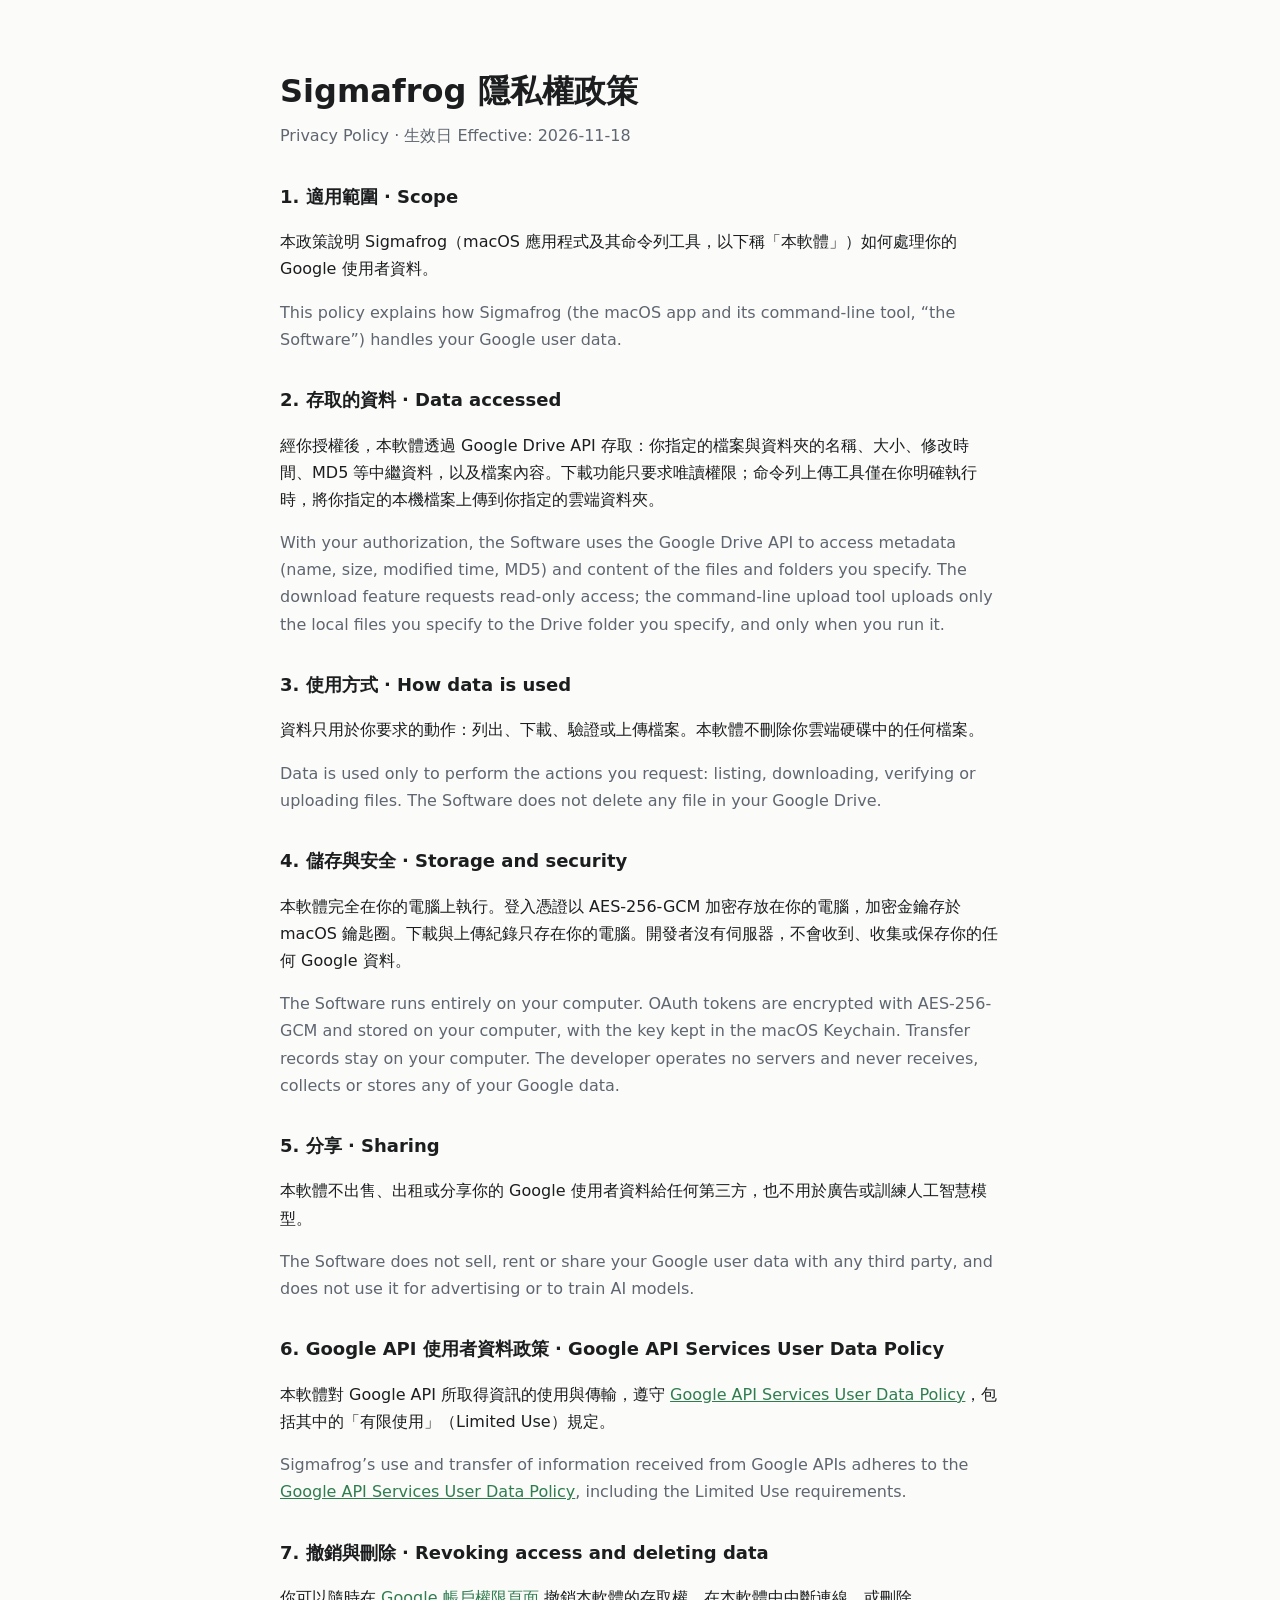
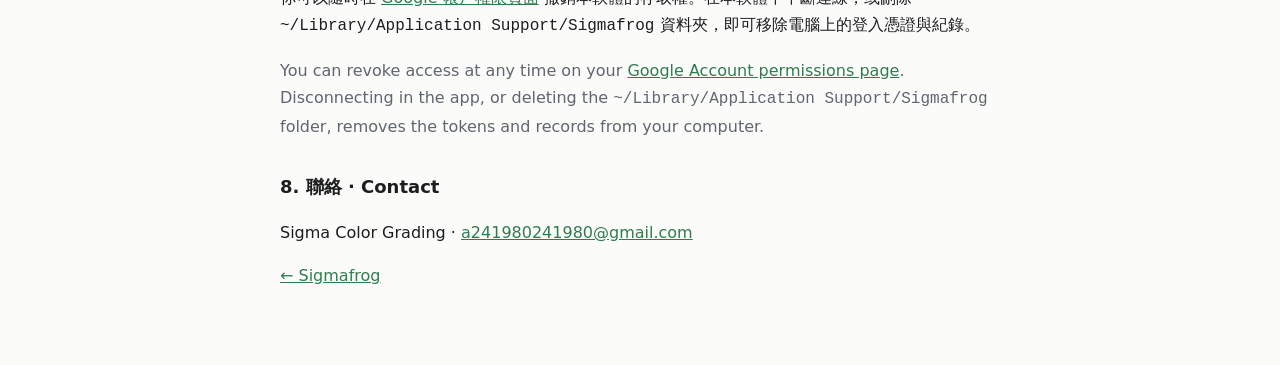
==== privacy.html @ 6f392147 "Create privacy.html" ====
<!DOCTYPE html>
<html lang="zh-Hant">
<head>
<meta charset="utf-8">
<meta name="viewport" content="width=device-width, initial-scale=1">
<title>Sigmafrog 隱私權政策 · Privacy Policy</title>
<style>
  :root { color-scheme: light dark; --fg:#1b1d1f; --muted:#5f6670; --bg:#fbfbf9; --accent:#2f7d4f; }
  @media (prefers-color-scheme: dark) { :root { --fg:#ecedee; --muted:#9aa1a9; --bg:#121314; --accent:#6cc28f; } }
  body { margin:0; background:var(--bg); color:var(--fg); font:16px/1.7 -apple-system, "PingFang TC", "Noto Sans TC", system-ui, sans-serif; }
  main { max-width:720px; margin:0 auto; padding:64px 24px; }
  h1 { font-size:32px; margin:0 0 4px; }
  .date { color:var(--muted); margin:0 0 32px; }
  h2 { font-size:18px; margin:32px 0 8px; }
  a { color:var(--accent); }
  .en { color:var(--muted); }
</style>
</head>
<body>
<main>
  <h1>Sigmafrog 隱私權政策</h1>
  <p class="date">Privacy Policy · 生效日 Effective: 2026-11-18</p>

  <h2>1. 適用範圍 · Scope</h2>
  <p>本政策說明 Sigmafrog（macOS 應用程式及其命令列工具，以下稱「本軟體」）如何處理你的 Google 使用者資料。</p>
  <p class="en">This policy explains how Sigmafrog (the macOS app and its command-line tool, “the Software”) handles your Google user data.</p>

  <h2>2. 存取的資料 · Data accessed</h2>
  <p>經你授權後，本軟體透過 Google Drive API 存取：你指定的檔案與資料夾的名稱、大小、修改時間、MD5 等中繼資料，以及檔案內容。下載功能只要求唯讀權限；命令列上傳工具僅在你明確執行時，將你指定的本機檔案上傳到你指定的雲端資料夾。</p>
  <p class="en">With your authorization, the Software uses the Google Drive API to access metadata (name, size, modified time, MD5) and content of the files and folders you specify. The download feature requests read-only access; the command-line upload tool uploads only the local files you specify to the Drive folder you specify, and only when you run it.</p>

  <h2>3. 使用方式 · How data is used</h2>
  <p>資料只用於你要求的動作：列出、下載、驗證或上傳檔案。本軟體不刪除你雲端硬碟中的任何檔案。</p>
  <p class="en">Data is used only to perform the actions you request: listing, downloading, verifying or uploading files. The Software does not delete any file in your Google Drive.</p>

  <h2>4. 儲存與安全 · Storage and security</h2>
  <p>本軟體完全在你的電腦上執行。登入憑證以 AES-256-GCM 加密存放在你的電腦，加密金鑰存於 macOS 鑰匙圈。下載與上傳紀錄只存在你的電腦。開發者沒有伺服器，不會收到、收集或保存你的任何 Google 資料。</p>
  <p class="en">The Software runs entirely on your computer. OAuth tokens are encrypted with AES-256-GCM and stored on your computer, with the key kept in the macOS Keychain. Transfer records stay on your computer. The developer operates no servers and never receives, collects or stores any of your Google data.</p>

  <h2>5. 分享 · Sharing</h2>
  <p>本軟體不出售、出租或分享你的 Google 使用者資料給任何第三方，也不用於廣告或訓練人工智慧模型。</p>
  <p class="en">The Software does not sell, rent or share your Google user data with any third party, and does not use it for advertising or to train AI models.</p>

  <h2>6. Google API 使用者資料政策 · Google API Services User Data Policy</h2>
  <p>本軟體對 Google API 所取得資訊的使用與傳輸，遵守 <a href="https://developers.google.com/terms/api-services-user-data-policy">Google API Services User Data Policy</a>，包括其中的「有限使用」（Limited Use）規定。</p>
  <p class="en">Sigmafrog’s use and transfer of information received from Google APIs adheres to the <a href="https://developers.google.com/terms/api-services-user-data-policy">Google API Services User Data Policy</a>, including the Limited Use requirements.</p>

  <h2>7. 撤銷與刪除 · Revoking access and deleting data</h2>
  <p>你可以隨時在 <a href="https://myaccount.google.com/permissions">Google 帳戶權限頁面</a> 撤銷本軟體的存取權。在本軟體中中斷連線，或刪除 <code>~/Library/Application Support/Sigmafrog</code> 資料夾，即可移除電腦上的登入憑證與紀錄。</p>
  <p class="en">You can revoke access at any time on your <a href="https://myaccount.google.com/permissions">Google Account permissions page</a>. Disconnecting in the app, or deleting the <code>~/Library/Application Support/Sigmafrog</code> folder, removes the tokens and records from your computer.</p>

  <h2>8. 聯絡 · Contact</h2>
  <p>Sigma Color Grading · <a href="mailto:a241980241980@gmail.com">a241980241980@gmail.com</a></p>

  <p><a href="index.html">← Sigmafrog</a></p>
</main>
</body>
</html>
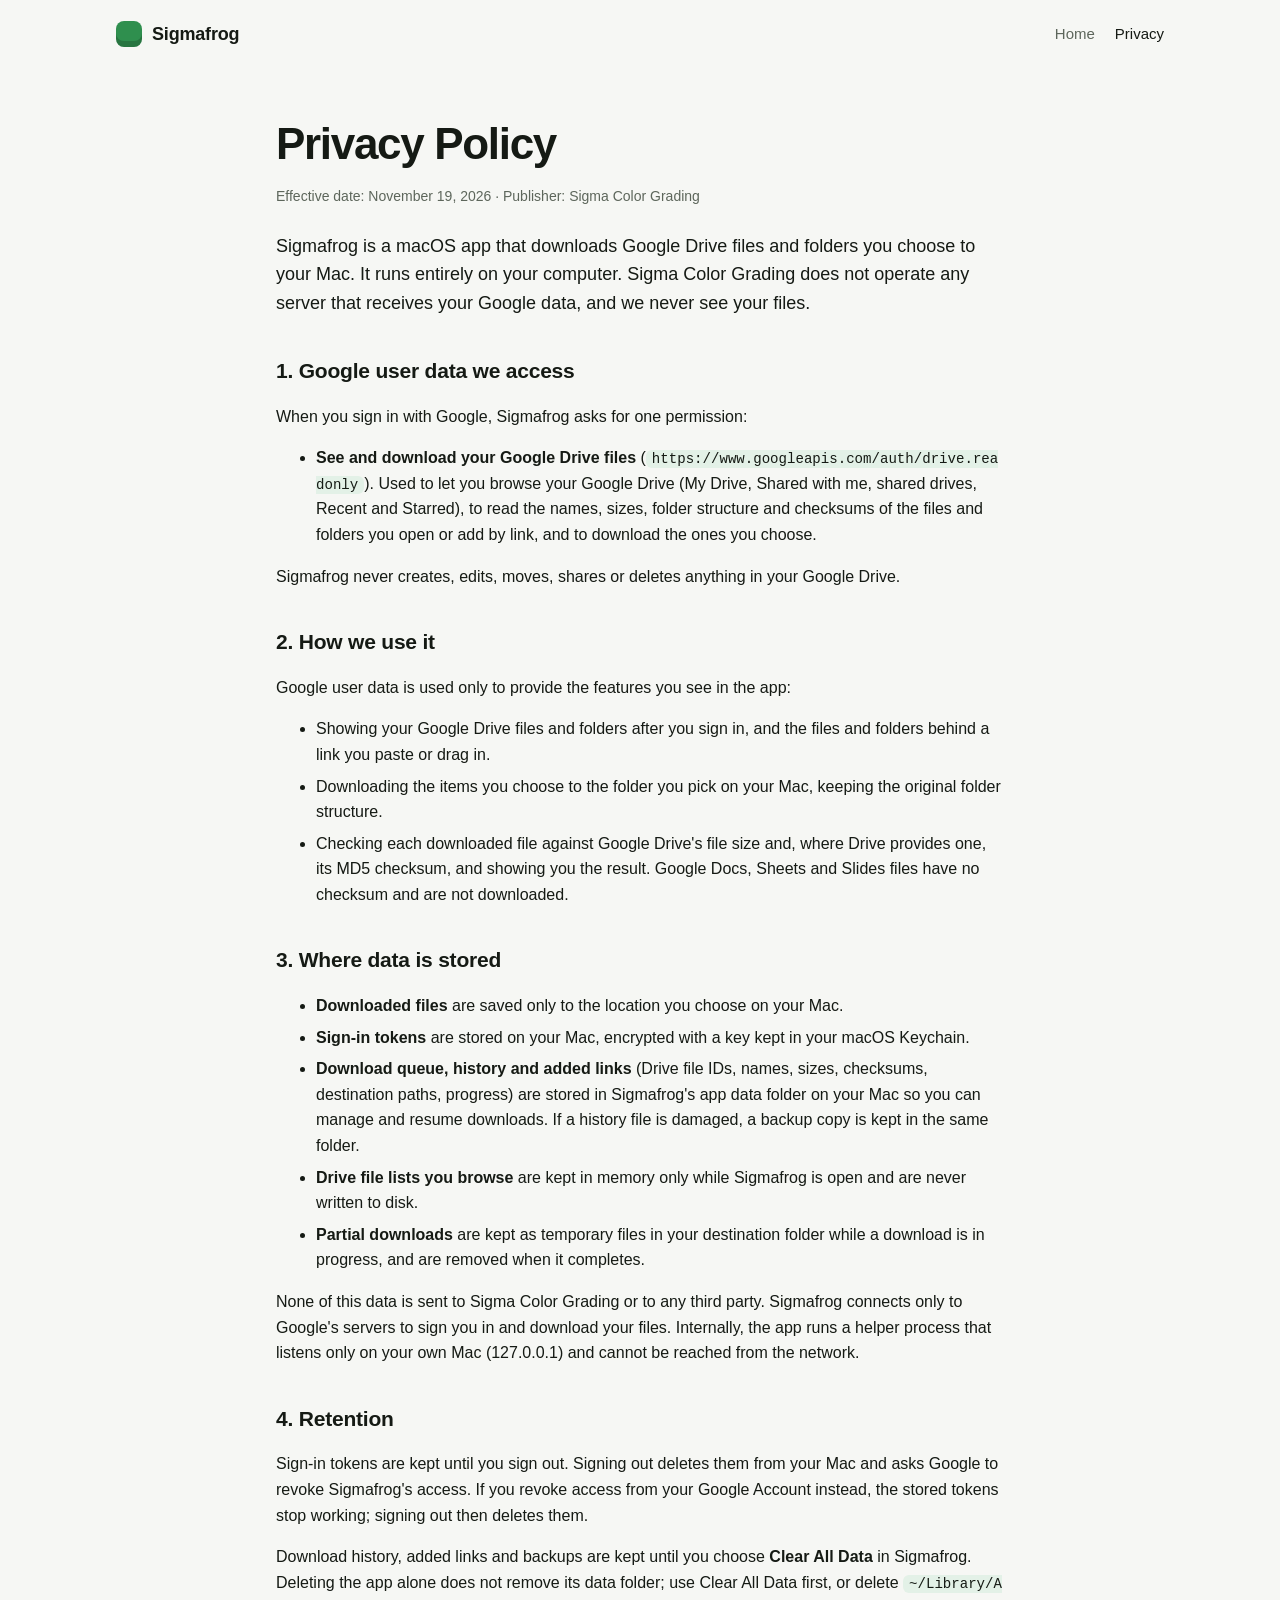
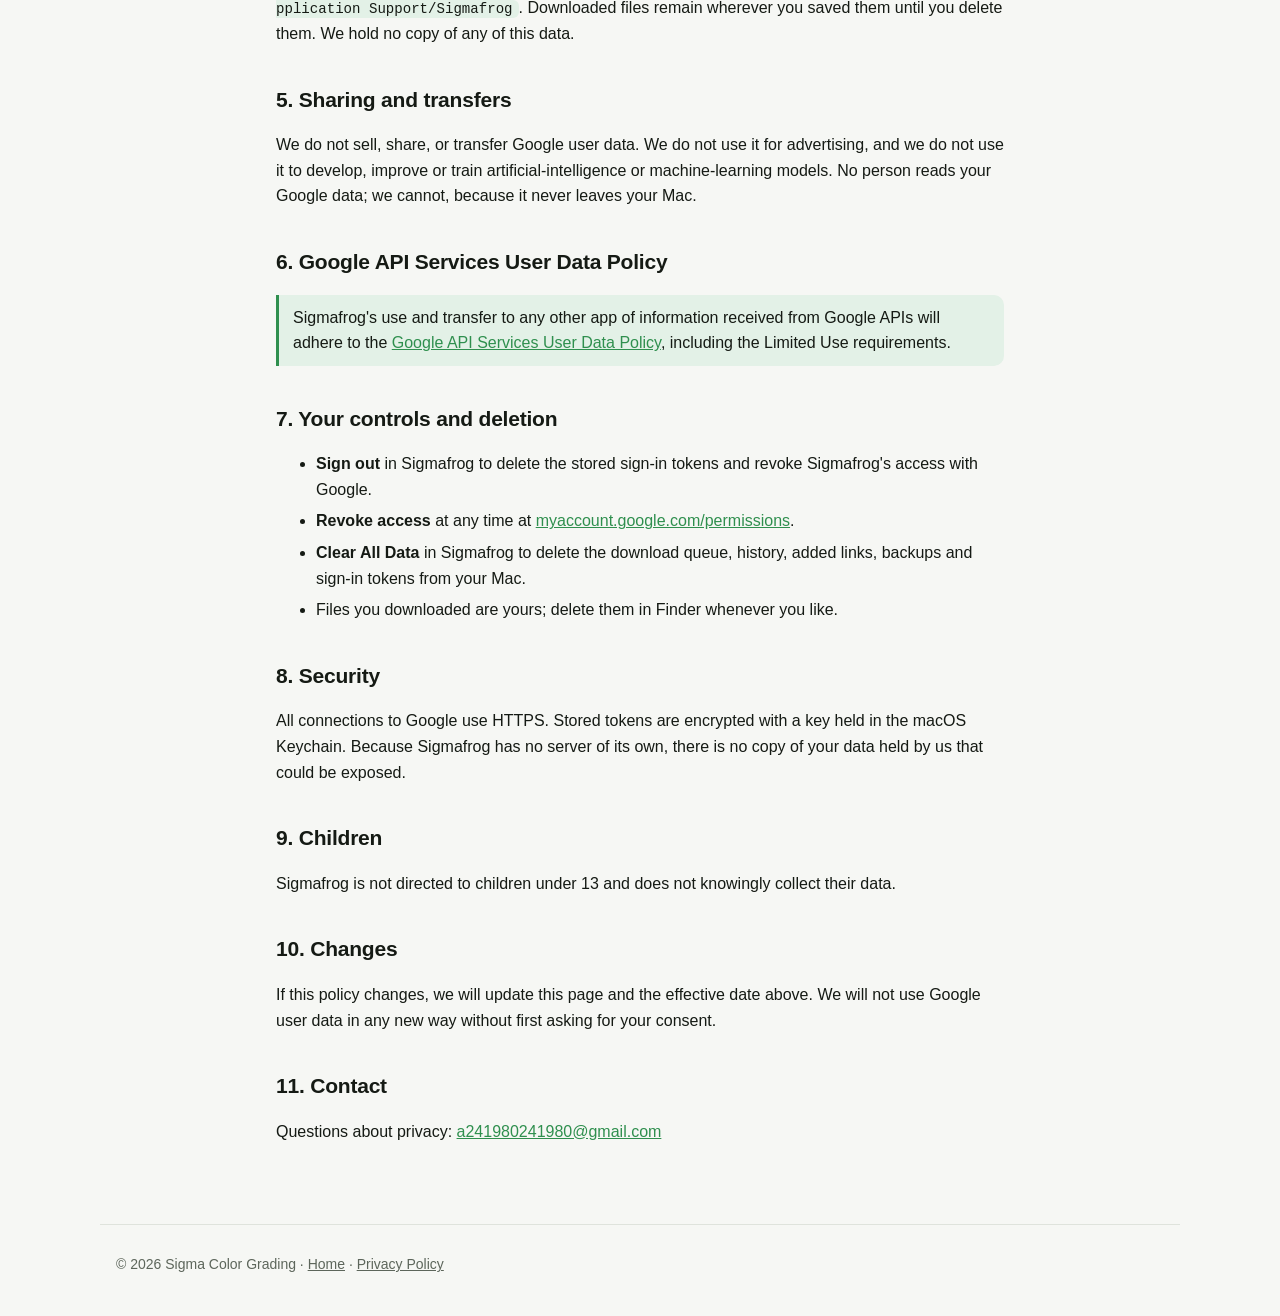
==== commit 8ce80ff8: "Update homepage and privacy policy (sign-in only, browse Drive, memory-only listings)" ====
--- a/privacy.html
+++ b/privacy.html
@@ -1,58 +1,79 @@
-<!DOCTYPE html>
-<html lang="zh-Hant">
+<!doctype html>
+<html lang="en">
 <head>
 <meta charset="utf-8">
 <meta name="viewport" content="width=device-width, initial-scale=1">
-<title>Sigmafrog 隱私權政策 · Privacy Policy</title>
-<style>
-  :root { color-scheme: light dark; --fg:#1b1d1f; --muted:#5f6670; --bg:#fbfbf9; --accent:#2f7d4f; }
-  @media (prefers-color-scheme: dark) { :root { --fg:#ecedee; --muted:#9aa1a9; --bg:#121314; --accent:#6cc28f; } }
-  body { margin:0; background:var(--bg); color:var(--fg); font:16px/1.7 -apple-system, "PingFang TC", "Noto Sans TC", system-ui, sans-serif; }
-  main { max-width:720px; margin:0 auto; padding:64px 24px; }
-  h1 { font-size:32px; margin:0 0 4px; }
-  .date { color:var(--muted); margin:0 0 32px; }
-  h2 { font-size:18px; margin:32px 0 8px; }
-  a { color:var(--accent); }
-  .en { color:var(--muted); }
-</style>
+<title>Sigmafrog Privacy Policy</title>
+<link rel="stylesheet" href="style.css">
 </head>
-<body>
-<main>
-  <h1>Sigmafrog 隱私權政策</h1>
-  <p class="date">Privacy Policy · 生效日 Effective: 2026-11-18</p>
+<body class="doc">
+<header class="bar">
+  <a class="brand" href="index.html"><span class="mark" aria-hidden="true"></span>Sigmafrog</a>
+  <nav><a href="index.html">Home</a><a href="privacy.html" aria-current="page">Privacy</a></nav>
+</header>
 
-  <h2>1. 適用範圍 · Scope</h2>
-  <p>本政策說明 Sigmafrog（macOS 應用程式及其命令列工具，以下稱「本軟體」）如何處理你的 Google 使用者資料。</p>
-  <p class="en">This policy explains how Sigmafrog (the macOS app and its command-line tool, “the Software”) handles your Google user data.</p>
+<main class="prose">
+<h1>Privacy Policy</h1>
+<p class="meta">Effective date: November 19, 2026 · Publisher: Sigma Color Grading</p>
 
-  <h2>2. 存取的資料 · Data accessed</h2>
-  <p>經你授權後，本軟體透過 Google Drive API 存取：你指定的檔案與資料夾的名稱、大小、修改時間、MD5 等中繼資料，以及檔案內容。下載功能只要求唯讀權限；命令列上傳工具僅在你明確執行時，將你指定的本機檔案上傳到你指定的雲端資料夾。</p>
-  <p class="en">With your authorization, the Software uses the Google Drive API to access metadata (name, size, modified time, MD5) and content of the files and folders you specify. The download feature requests read-only access; the command-line upload tool uploads only the local files you specify to the Drive folder you specify, and only when you run it.</p>
+<p class="lead">Sigmafrog is a macOS app that downloads Google Drive files and folders you choose to your Mac. It runs entirely on your computer. Sigma Color Grading does not operate any server that receives your Google data, and we never see your files.</p>
 
-  <h2>3. 使用方式 · How data is used</h2>
-  <p>資料只用於你要求的動作：列出、下載、驗證或上傳檔案。本軟體不刪除你雲端硬碟中的任何檔案。</p>
-  <p class="en">Data is used only to perform the actions you request: listing, downloading, verifying or uploading files. The Software does not delete any file in your Google Drive.</p>
+<h2>1. Google user data we access</h2>
+<p>When you sign in with Google, Sigmafrog asks for one permission:</p>
+<ul>
+  <li><strong>See and download your Google Drive files</strong> (<code>https://www.googleapis.com/auth/drive.readonly</code>). Used to let you browse your Google Drive (My Drive, Shared with me, shared drives, Recent and Starred), to read the names, sizes, folder structure and checksums of the files and folders you open or add by link, and to download the ones you choose.</li>
+</ul>
+<p>Sigmafrog never creates, edits, moves, shares or deletes anything in your Google Drive.</p>
 
-  <h2>4. 儲存與安全 · Storage and security</h2>
-  <p>本軟體完全在你的電腦上執行。登入憑證以 AES-256-GCM 加密存放在你的電腦，加密金鑰存於 macOS 鑰匙圈。下載與上傳紀錄只存在你的電腦。開發者沒有伺服器，不會收到、收集或保存你的任何 Google 資料。</p>
-  <p class="en">The Software runs entirely on your computer. OAuth tokens are encrypted with AES-256-GCM and stored on your computer, with the key kept in the macOS Keychain. Transfer records stay on your computer. The developer operates no servers and never receives, collects or stores any of your Google data.</p>
+<h2>2. How we use it</h2>
+<p>Google user data is used only to provide the features you see in the app:</p>
+<ul>
+  <li>Showing your Google Drive files and folders after you sign in, and the files and folders behind a link you paste or drag in.</li>
+  <li>Downloading the items you choose to the folder you pick on your Mac, keeping the original folder structure.</li>
+  <li>Checking each downloaded file against Google Drive's file size and, where Drive provides one, its MD5 checksum, and showing you the result. Google Docs, Sheets and Slides files have no checksum and are not downloaded.</li>
+</ul>
 
-  <h2>5. 分享 · Sharing</h2>
-  <p>本軟體不出售、出租或分享你的 Google 使用者資料給任何第三方，也不用於廣告或訓練人工智慧模型。</p>
-  <p class="en">The Software does not sell, rent or share your Google user data with any third party, and does not use it for advertising or to train AI models.</p>
+<h2>3. Where data is stored</h2>
+<ul>
+  <li><strong>Downloaded files</strong> are saved only to the location you choose on your Mac.</li>
+  <li><strong>Sign-in tokens</strong> are stored on your Mac, encrypted with a key kept in your macOS Keychain.</li>
+  <li><strong>Download queue, history and added links</strong> (Drive file IDs, names, sizes, checksums, destination paths, progress) are stored in Sigmafrog's app data folder on your Mac so you can manage and resume downloads. If a history file is damaged, a backup copy is kept in the same folder.</li>
+  <li><strong>Drive file lists you browse</strong> are kept in memory only while Sigmafrog is open and are never written to disk.</li>
+  <li><strong>Partial downloads</strong> are kept as temporary files in your destination folder while a download is in progress, and are removed when it completes.</li>
+</ul>
+<p>None of this data is sent to Sigma Color Grading or to any third party. Sigmafrog connects only to Google's servers to sign you in and download your files. Internally, the app runs a helper process that listens only on your own Mac (127.0.0.1) and cannot be reached from the network.</p>
 
-  <h2>6. Google API 使用者資料政策 · Google API Services User Data Policy</h2>
-  <p>本軟體對 Google API 所取得資訊的使用與傳輸，遵守 <a href="https://developers.google.com/terms/api-services-user-data-policy">Google API Services User Data Policy</a>，包括其中的「有限使用」（Limited Use）規定。</p>
-  <p class="en">Sigmafrog’s use and transfer of information received from Google APIs adheres to the <a href="https://developers.google.com/terms/api-services-user-data-policy">Google API Services User Data Policy</a>, including the Limited Use requirements.</p>
+<h2>4. Retention</h2>
+<p>Sign-in tokens are kept until you sign out. Signing out deletes them from your Mac and asks Google to revoke Sigmafrog's access. If you revoke access from your Google Account instead, the stored tokens stop working; signing out then deletes them.</p>
+<p>Download history, added links and backups are kept until you choose <strong>Clear All Data</strong> in Sigmafrog. Deleting the app alone does not remove its data folder; use Clear All Data first, or delete <code>~/Library/Application Support/Sigmafrog</code>. Downloaded files remain wherever you saved them until you delete them. We hold no copy of any of this data.</p>
 
-  <h2>7. 撤銷與刪除 · Revoking access and deleting data</h2>
-  <p>你可以隨時在 <a href="https://myaccount.google.com/permissions">Google 帳戶權限頁面</a> 撤銷本軟體的存取權。在本軟體中中斷連線，或刪除 <code>~/Library/Application Support/Sigmafrog</code> 資料夾，即可移除電腦上的登入憑證與紀錄。</p>
-  <p class="en">You can revoke access at any time on your <a href="https://myaccount.google.com/permissions">Google Account permissions page</a>. Disconnecting in the app, or deleting the <code>~/Library/Application Support/Sigmafrog</code> folder, removes the tokens and records from your computer.</p>
+<h2>5. Sharing and transfers</h2>
+<p>We do not sell, share, or transfer Google user data. We do not use it for advertising, and we do not use it to develop, improve or train artificial-intelligence or machine-learning models. No person reads your Google data; we cannot, because it never leaves your Mac.</p>
 
-  <h2>8. 聯絡 · Contact</h2>
-  <p>Sigma Color Grading · <a href="mailto:a241980241980@gmail.com">a241980241980@gmail.com</a></p>
+<h2 id="limited-use">6. Google API Services User Data Policy</h2>
+<p class="callout">Sigmafrog's use and transfer to any other app of information received from Google APIs will adhere to the <a href="https://developers.google.com/terms/api-services-user-data-policy">Google API Services User Data Policy</a>, including the Limited Use requirements.</p>
 
-  <p><a href="index.html">← Sigmafrog</a></p>
+<h2>7. Your controls and deletion</h2>
+<ul>
+  <li><strong>Sign out</strong> in Sigmafrog to delete the stored sign-in tokens and revoke Sigmafrog's access with Google.</li>
+  <li><strong>Revoke access</strong> at any time at <a href="https://myaccount.google.com/permissions">myaccount.google.com/permissions</a>.</li>
+  <li><strong>Clear All Data</strong> in Sigmafrog to delete the download queue, history, added links, backups and sign-in tokens from your Mac.</li>
+  <li>Files you downloaded are yours; delete them in Finder whenever you like.</li>
+</ul>
+
+<h2>8. Security</h2>
+<p>All connections to Google use HTTPS. Stored tokens are encrypted with a key held in the macOS Keychain. Because Sigmafrog has no server of its own, there is no copy of your data held by us that could be exposed.</p>
+
+<h2>9. Children</h2>
+<p>Sigmafrog is not directed to children under 13 and does not knowingly collect their data.</p>
+
+<h2>10. Changes</h2>
+<p>If this policy changes, we will update this page and the effective date above. We will not use Google user data in any new way without first asking for your consent.</p>
+
+<h2>11. Contact</h2>
+<p>Questions about privacy: <a href="mailto:a241980241980@gmail.com">a241980241980@gmail.com</a></p>
 </main>
+
+<footer class="foot">© 2026 Sigma Color Grading · <a href="index.html">Home</a> · <a href="privacy.html">Privacy Policy</a></footer>
 </body>
 </html>
--- a/style.css
+++ b/style.css
@@ -0,0 +1,68 @@
+:root{
+  --bg:#f6f7f4; --surface:#ffffff; --ink:#151a14; --muted:#5d665b; --line:#dfe3dc;
+  --accent:#2f8f4e; --accent-ink:#ffffff; --accent-soft:#e3f1e7;
+  --radius:14px; --max:1080px;
+  --sans:-apple-system,BlinkMacSystemFont,"SF Pro Text","Helvetica Neue","PingFang TC",sans-serif;
+  --mono:"SF Mono",ui-monospace,Menlo,monospace;
+}
+@media (prefers-color-scheme: dark){
+  :root{ --bg:#0f120f; --surface:#171b17; --ink:#e9ede7; --muted:#9aa597; --line:#2a312a;
+         --accent:#5cc27f; --accent-ink:#0b120d; --accent-soft:#1b2a1f; }
+}
+*{box-sizing:border-box}
+html{-webkit-text-size-adjust:100%}
+body{margin:0;background:var(--bg);color:var(--ink);font:16px/1.6 var(--sans)}
+a{color:var(--accent)}
+code{font:0.88em var(--mono);background:var(--accent-soft);padding:1px 6px;border-radius:6px;word-break:break-all}
+
+.bar{max-width:var(--max);margin:0 auto;padding:20px 16px;display:flex;align-items:center;justify-content:space-between;gap:16px}
+.brand{display:flex;align-items:center;gap:10px;font-weight:700;font-size:18px;color:var(--ink);text-decoration:none;letter-spacing:-0.01em}
+.mark{width:26px;height:26px;border-radius:8px;background:var(--accent);box-shadow:inset 0 -6px 0 rgba(0,0,0,.18)}
+.bar nav{display:flex;gap:20px}
+.bar nav a{color:var(--muted);text-decoration:none;font-size:15px}
+.bar nav a[aria-current]{color:var(--ink)}
+
+.hero{max-width:var(--max);margin:0 auto;padding:56px 16px 40px}
+.eyebrow{display:inline-block;font-size:13px;font-weight:600;color:var(--accent);background:var(--accent-soft);padding:4px 10px;border-radius:999px;margin-bottom:18px}
+.hero h1{font-size:clamp(34px,6vw,60px);line-height:1.05;letter-spacing:-0.035em;margin:0 0 18px;max-width:14ch}
+.hero p{font-size:clamp(17px,2.2vw,20px);color:var(--muted);max-width:56ch;margin:0 0 28px}
+.cta{display:flex;flex-wrap:wrap;gap:12px;align-items:center}
+.btn{display:inline-block;padding:13px 22px;border-radius:12px;background:var(--accent);color:var(--accent-ink);font-weight:600;text-decoration:none}
+.btn.ghost{background:transparent;color:var(--ink);border:1px solid var(--line)}
+.hero .note{font-size:13px;color:var(--muted);margin:12px 0 0}
+
+.window{max-width:var(--max);margin:8px auto 0;padding:0 16px}
+.win{background:var(--surface);border:1px solid var(--line);border-radius:var(--radius);overflow:hidden;box-shadow:0 30px 60px -30px rgba(0,0,0,.25)}
+.win-top{display:flex;gap:7px;padding:12px 14px;border-bottom:1px solid var(--line)}
+.win-top i{width:11px;height:11px;border-radius:50%;background:var(--line)}
+.drop{margin:18px;border:1.5px dashed var(--line);border-radius:12px;padding:18px;color:var(--muted);font-size:15px;text-align:center}
+.rows{padding:0 18px 18px}
+.row{display:grid;grid-template-columns:1fr auto;gap:12px;align-items:center;padding:12px 0;border-top:1px solid var(--line);font-size:14px}
+.row b{font-weight:600}
+.bar-p{height:6px;border-radius:6px;background:var(--line);margin-top:6px;overflow:hidden}
+.bar-p span{display:block;height:100%;background:var(--accent)}
+.ok{color:var(--accent);font-weight:600}
+
+.section{max-width:var(--max);margin:0 auto;padding:72px 16px 0}
+.section h2{font-size:clamp(26px,3.5vw,36px);letter-spacing:-0.02em;margin:0 0 28px}
+.steps{display:grid;grid-template-columns:repeat(auto-fit,minmax(240px,1fr));gap:16px;counter-reset:s}
+.step{background:var(--surface);border:1px solid var(--line);border-radius:var(--radius);padding:22px}
+.step::before{counter-increment:s;content:counter(s);display:inline-grid;place-items:center;width:28px;height:28px;border-radius:8px;background:var(--accent-soft);color:var(--accent);font-weight:700;margin-bottom:12px}
+.step h3{margin:0 0 6px;font-size:18px}
+.step p{margin:0;color:var(--muted)}
+.feats{display:grid;grid-template-columns:repeat(auto-fit,minmax(260px,1fr));gap:28px 32px}
+.feats h3{margin:0 0 4px;font-size:17px}
+.feats p{margin:0;color:var(--muted)}
+.privacy{background:var(--surface);border:1px solid var(--line);border-radius:var(--radius);padding:28px}
+.privacy ul{margin:0 0 18px;padding-left:20px}
+.callout{border-left:3px solid var(--accent);padding:10px 14px;background:var(--accent-soft);border-radius:0 10px 10px 0}
+
+.foot{max-width:var(--max);margin:80px auto 0;padding:28px 16px 40px;border-top:1px solid var(--line);color:var(--muted);font-size:14px}
+.foot a{color:var(--muted)}
+
+.doc .prose{max-width:760px;margin:0 auto;padding:24px 16px 0}
+.prose h1{font-size:clamp(30px,5vw,44px);letter-spacing:-0.03em;margin:16px 0 6px}
+.prose .meta{color:var(--muted);font-size:14px;margin:0 0 24px}
+.prose .lead{font-size:18px}
+.prose h2{font-size:21px;margin:36px 0 10px;letter-spacing:-0.01em}
+.prose li{margin:6px 0}
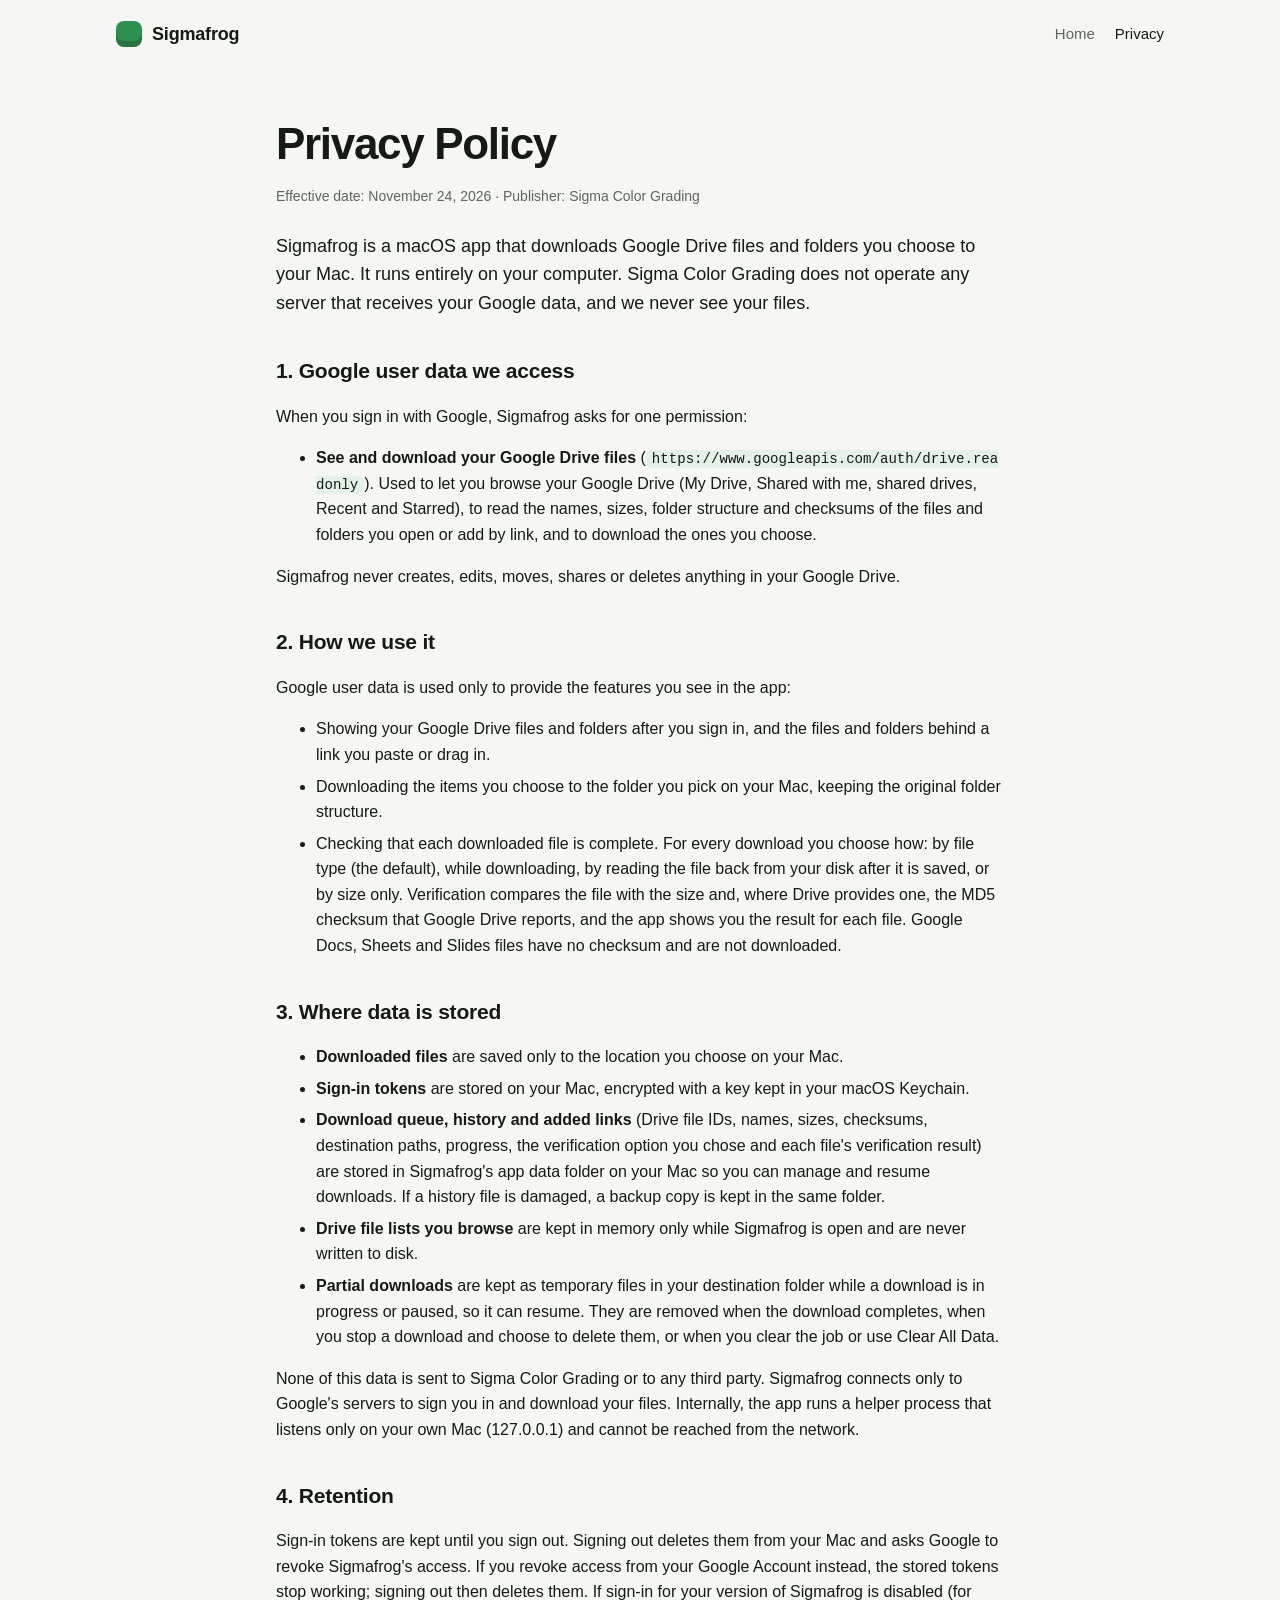
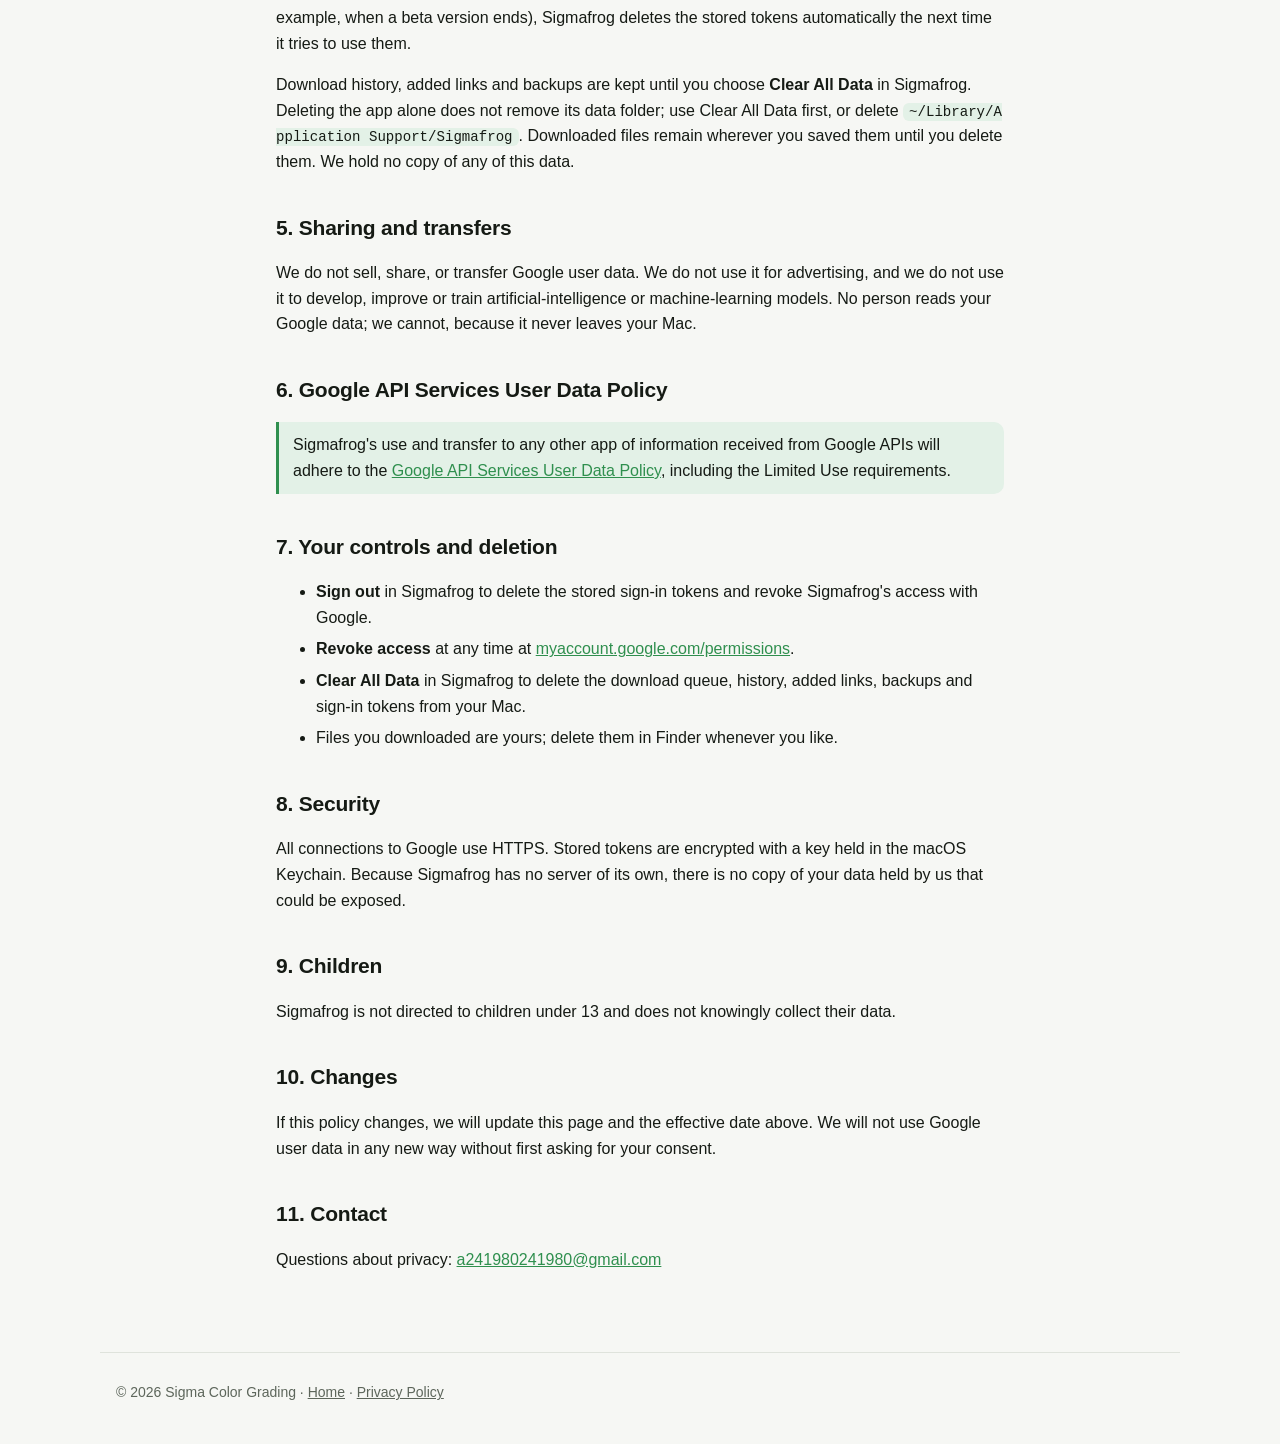
==== commit a52dced4: "Update privacy policy for download verification options and stop behavior Co-Authored-By: Claude Opu" ====
--- a/privacy.html
+++ b/privacy.html
@@ -14,7 +14,7 @@
 
 <main class="prose">
 <h1>Privacy Policy</h1>
-<p class="meta">Effective date: November 19, 2026 · Publisher: Sigma Color Grading</p>
+<p class="meta">Effective date: November 24, 2026 · Publisher: Sigma Color Grading</p>
 
 <p class="lead">Sigmafrog is a macOS app that downloads Google Drive files and folders you choose to your Mac. It runs entirely on your computer. Sigma Color Grading does not operate any server that receives your Google data, and we never see your files.</p>
 
@@ -30,21 +30,21 @@
 <ul>
   <li>Showing your Google Drive files and folders after you sign in, and the files and folders behind a link you paste or drag in.</li>
   <li>Downloading the items you choose to the folder you pick on your Mac, keeping the original folder structure.</li>
-  <li>Checking each downloaded file against Google Drive's file size and, where Drive provides one, its MD5 checksum, and showing you the result. Google Docs, Sheets and Slides files have no checksum and are not downloaded.</li>
+  <li>Checking that each downloaded file is complete. For every download you choose how: by file type (the default), while downloading, by reading the file back from your disk after it is saved, or by size only. Verification compares the file with the size and, where Drive provides one, the MD5 checksum that Google Drive reports, and the app shows you the result for each file. Google Docs, Sheets and Slides files have no checksum and are not downloaded.</li>
 </ul>
 
 <h2>3. Where data is stored</h2>
 <ul>
   <li><strong>Downloaded files</strong> are saved only to the location you choose on your Mac.</li>
   <li><strong>Sign-in tokens</strong> are stored on your Mac, encrypted with a key kept in your macOS Keychain.</li>
-  <li><strong>Download queue, history and added links</strong> (Drive file IDs, names, sizes, checksums, destination paths, progress) are stored in Sigmafrog's app data folder on your Mac so you can manage and resume downloads. If a history file is damaged, a backup copy is kept in the same folder.</li>
+  <li><strong>Download queue, history and added links</strong> (Drive file IDs, names, sizes, checksums, destination paths, progress, the verification option you chose and each file's verification result) are stored in Sigmafrog's app data folder on your Mac so you can manage and resume downloads. If a history file is damaged, a backup copy is kept in the same folder.</li>
   <li><strong>Drive file lists you browse</strong> are kept in memory only while Sigmafrog is open and are never written to disk.</li>
-  <li><strong>Partial downloads</strong> are kept as temporary files in your destination folder while a download is in progress, and are removed when it completes.</li>
+  <li><strong>Partial downloads</strong> are kept as temporary files in your destination folder while a download is in progress or paused, so it can resume. They are removed when the download completes, when you stop a download and choose to delete them, or when you clear the job or use Clear All Data.</li>
 </ul>
 <p>None of this data is sent to Sigma Color Grading or to any third party. Sigmafrog connects only to Google's servers to sign you in and download your files. Internally, the app runs a helper process that listens only on your own Mac (127.0.0.1) and cannot be reached from the network.</p>
 
 <h2>4. Retention</h2>
-<p>Sign-in tokens are kept until you sign out. Signing out deletes them from your Mac and asks Google to revoke Sigmafrog's access. If you revoke access from your Google Account instead, the stored tokens stop working; signing out then deletes them.</p>
+<p>Sign-in tokens are kept until you sign out. Signing out deletes them from your Mac and asks Google to revoke Sigmafrog's access. If you revoke access from your Google Account instead, the stored tokens stop working; signing out then deletes them. If sign-in for your version of Sigmafrog is disabled (for example, when a beta version ends), Sigmafrog deletes the stored tokens automatically the next time it tries to use them.</p>
 <p>Download history, added links and backups are kept until you choose <strong>Clear All Data</strong> in Sigmafrog. Deleting the app alone does not remove its data folder; use Clear All Data first, or delete <code>~/Library/Application Support/Sigmafrog</code>. Downloaded files remain wherever you saved them until you delete them. We hold no copy of any of this data.</p>
 
 <h2>5. Sharing and transfers</h2>
